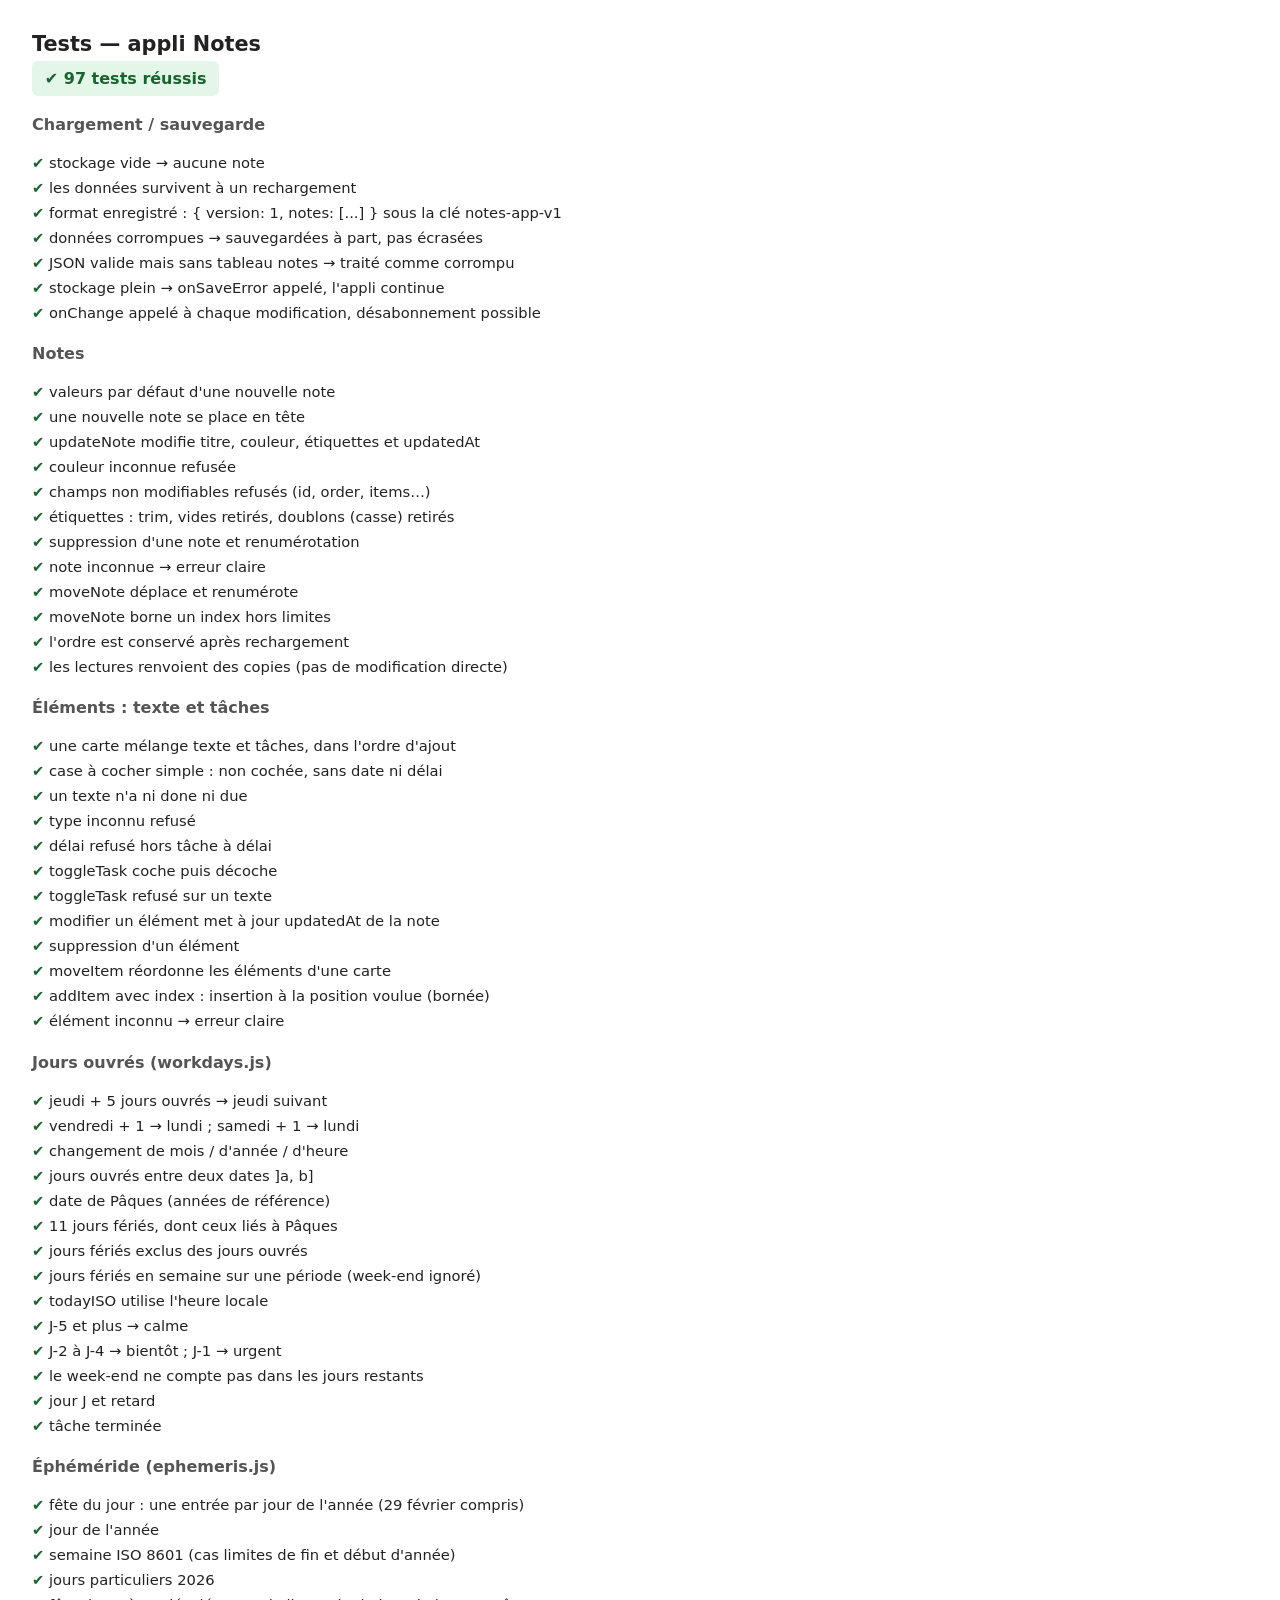
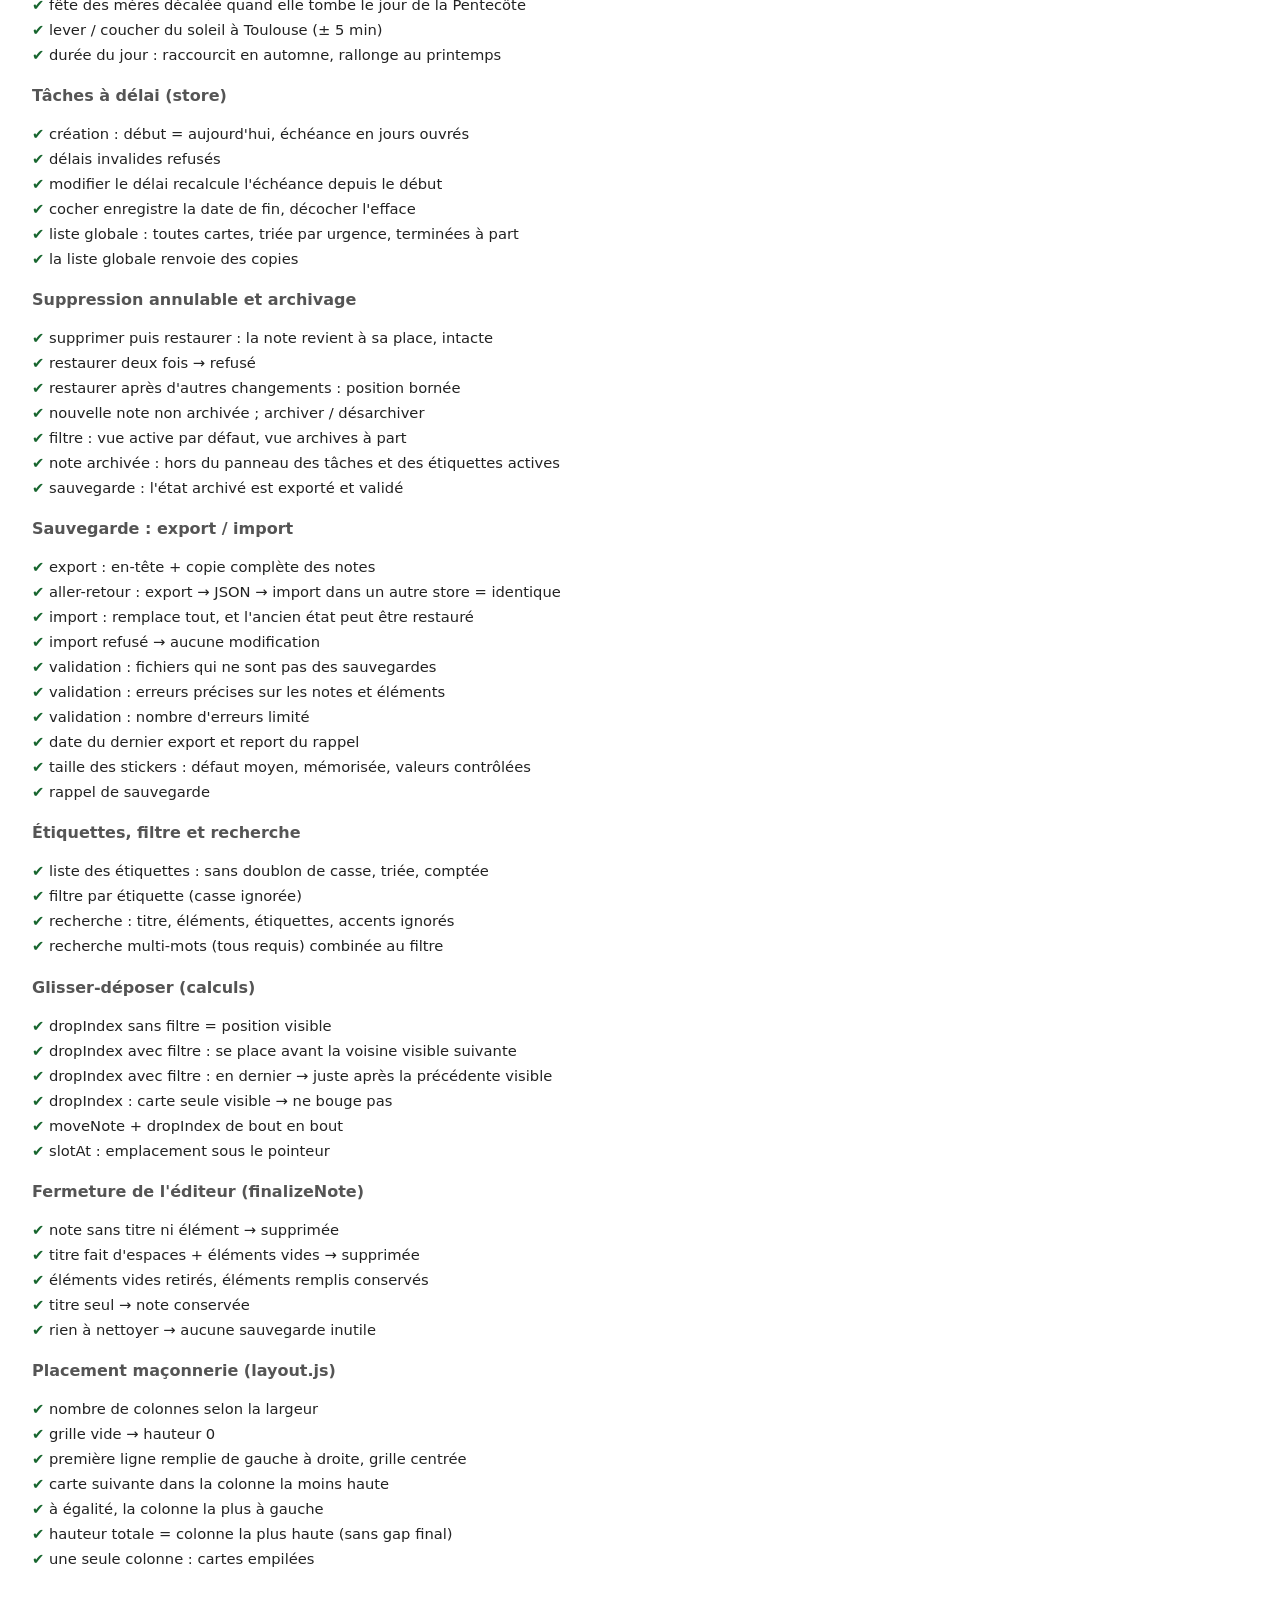
==== tests/tests.html @ e19d8d18 "Appli de prise de notes V2 (Keep / Todoist, hors ligne) - Grille de stickers façon Keep, glisser-dép" ====
<!DOCTYPE html>
<html lang="fr">
<head>
  <meta charset="utf-8">
  <title>Tests — appli Notes</title>
  <style>
    body { font-family: Segoe UI, system-ui, sans-serif; margin: 2rem; color: #222; }
    h1 { font-size: 1.3rem; margin-bottom: .3rem; }
    #summary { font-weight: 600; padding: .5rem .8rem; border-radius: 6px; display: inline-block; }
    #summary.ok   { background: #e3f6e8; color: #17652e; }
    #summary.fail { background: #fde4e4; color: #9b1c1c; }
    ul { list-style: none; padding: 0; margin-top: 1rem; }
    li { padding: .25rem 0; font-size: .92rem; }
    li.pass::before { content: "✔ "; color: #17652e; }
    li.fail::before { content: "✘ "; color: #9b1c1c; }
    li.fail { color: #9b1c1c; }
    .err { display: block; margin-left: 1.3rem; font-family: Consolas, monospace; font-size: .82rem; }
    h2 { font-size: 1rem; margin: 1.2rem 0 .2rem; color: #555; }
  </style>
</head>
<body>
  <h1>Tests — appli Notes</h1>
  <div id="summary">En cours…</div>
  <div id="results"></div>

  <script src="../js/workdays.js"></script>
  <script src="../js/store.js"></script>
  <script src="../js/ephemeris.js"></script>
  <script src="../js/layout.js"></script>
  <script src="tests.js"></script>
</body>
</html>
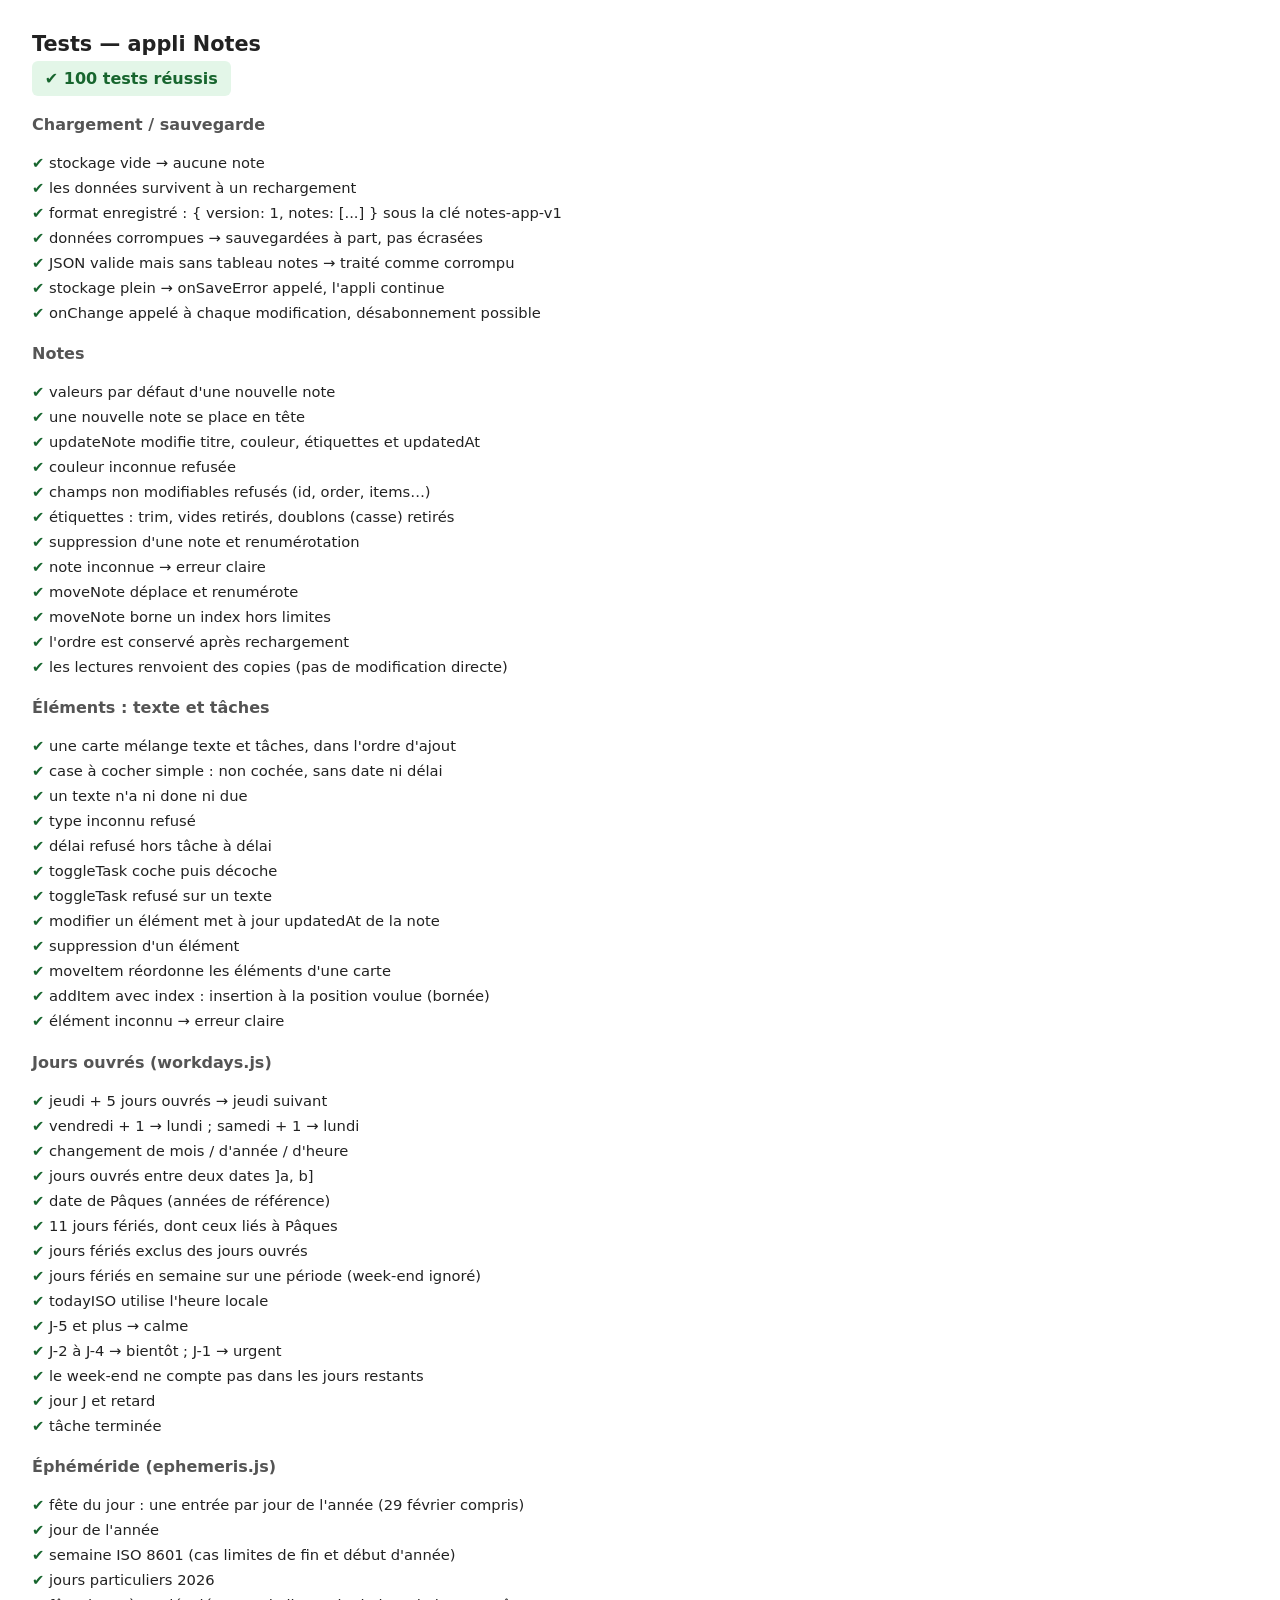
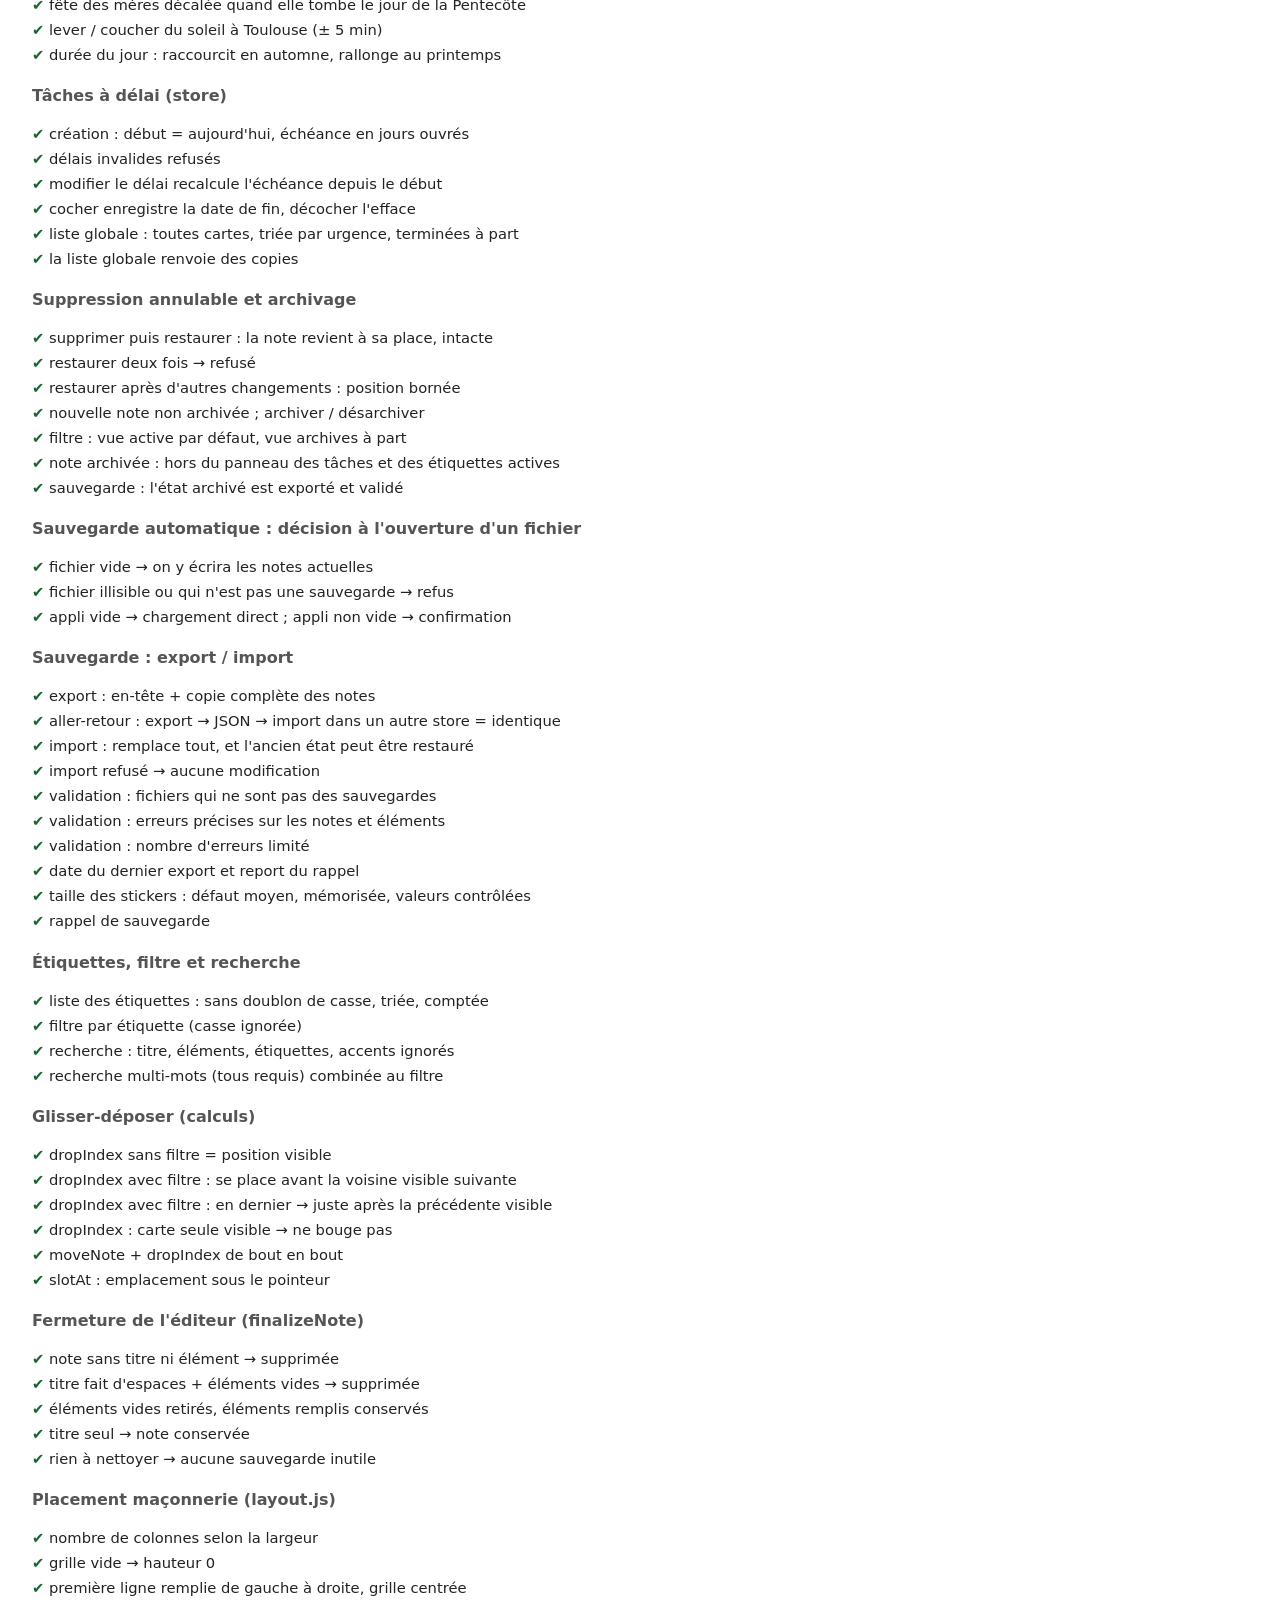
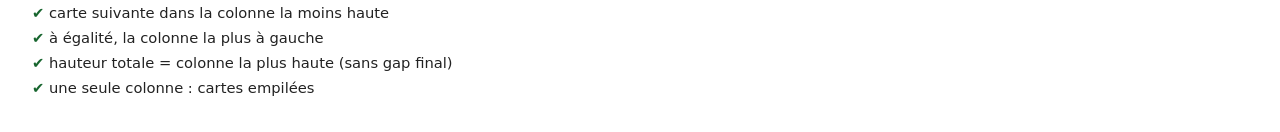
==== commit 4d4bed9c: "Sauvegarde automatique dans un fichier - Menu ⋮ : créer un fichier de sauvegarde, ouvrir un fichier " ====
--- a/tests/tests.html
+++ b/tests/tests.html
@@ -27,6 +27,7 @@
   <script src="../js/store.js"></script>
   <script src="../js/ephemeris.js"></script>
   <script src="../js/layout.js"></script>
+  <script src="../js/filesync.js"></script>
   <script src="tests.js"></script>
 </body>
 </html>
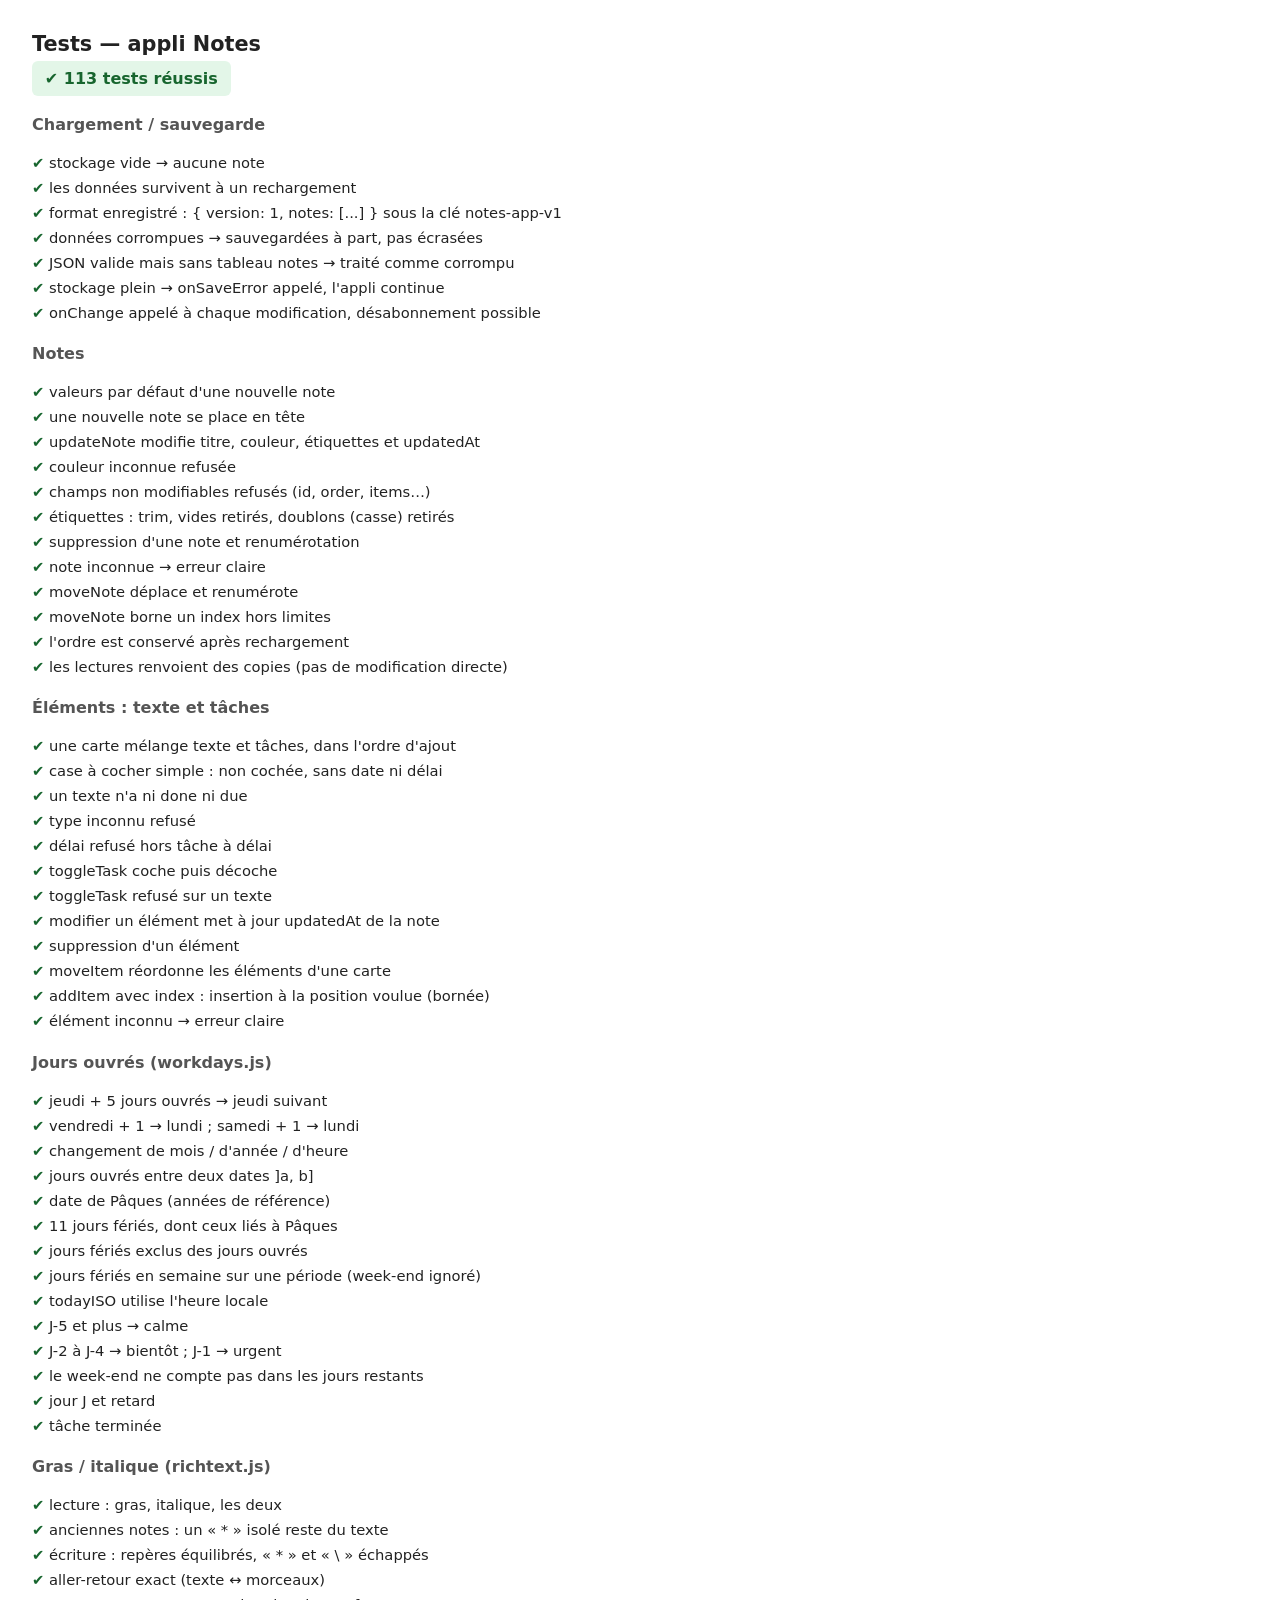
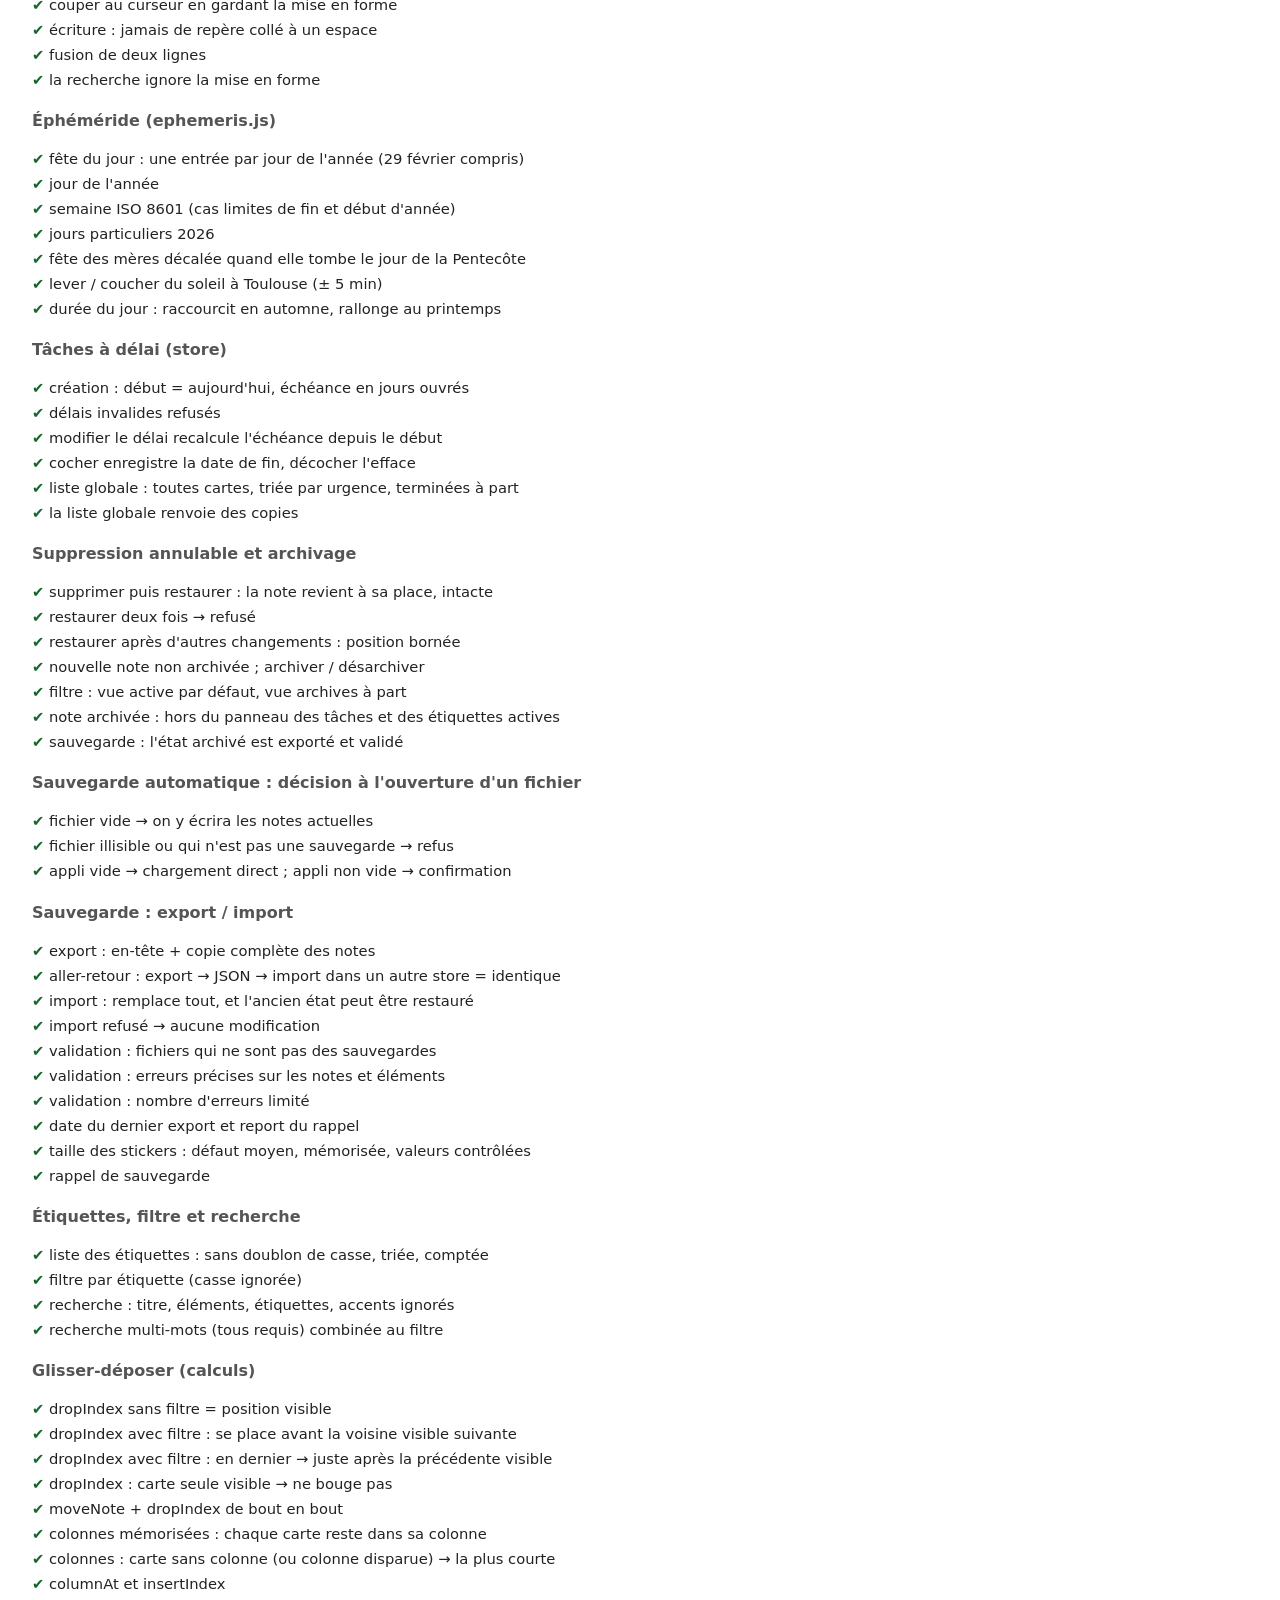
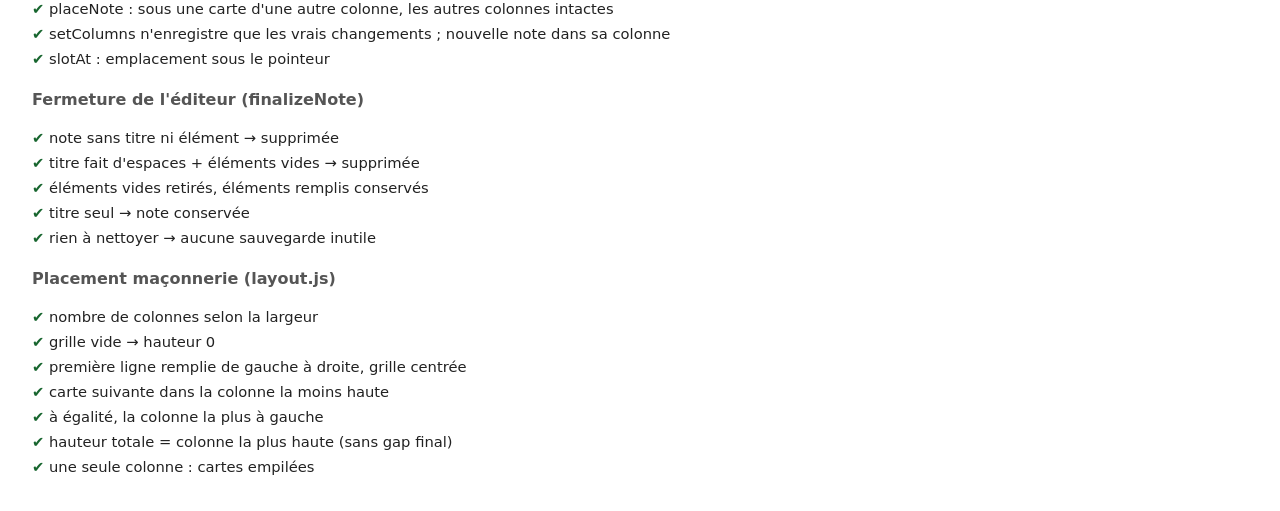
==== commit d59f1e08: "Gras et italique (Ctrl+B / Ctrl+I), visibles pendant la saisie - Lignes du modal en zones de texte e" ====
--- a/tests/tests.html
+++ b/tests/tests.html
@@ -24,6 +24,7 @@
   <div id="results"></div>
 
   <script src="../js/workdays.js"></script>
+  <script src="../js/richtext.js"></script>
   <script src="../js/store.js"></script>
   <script src="../js/ephemeris.js"></script>
   <script src="../js/layout.js"></script>
